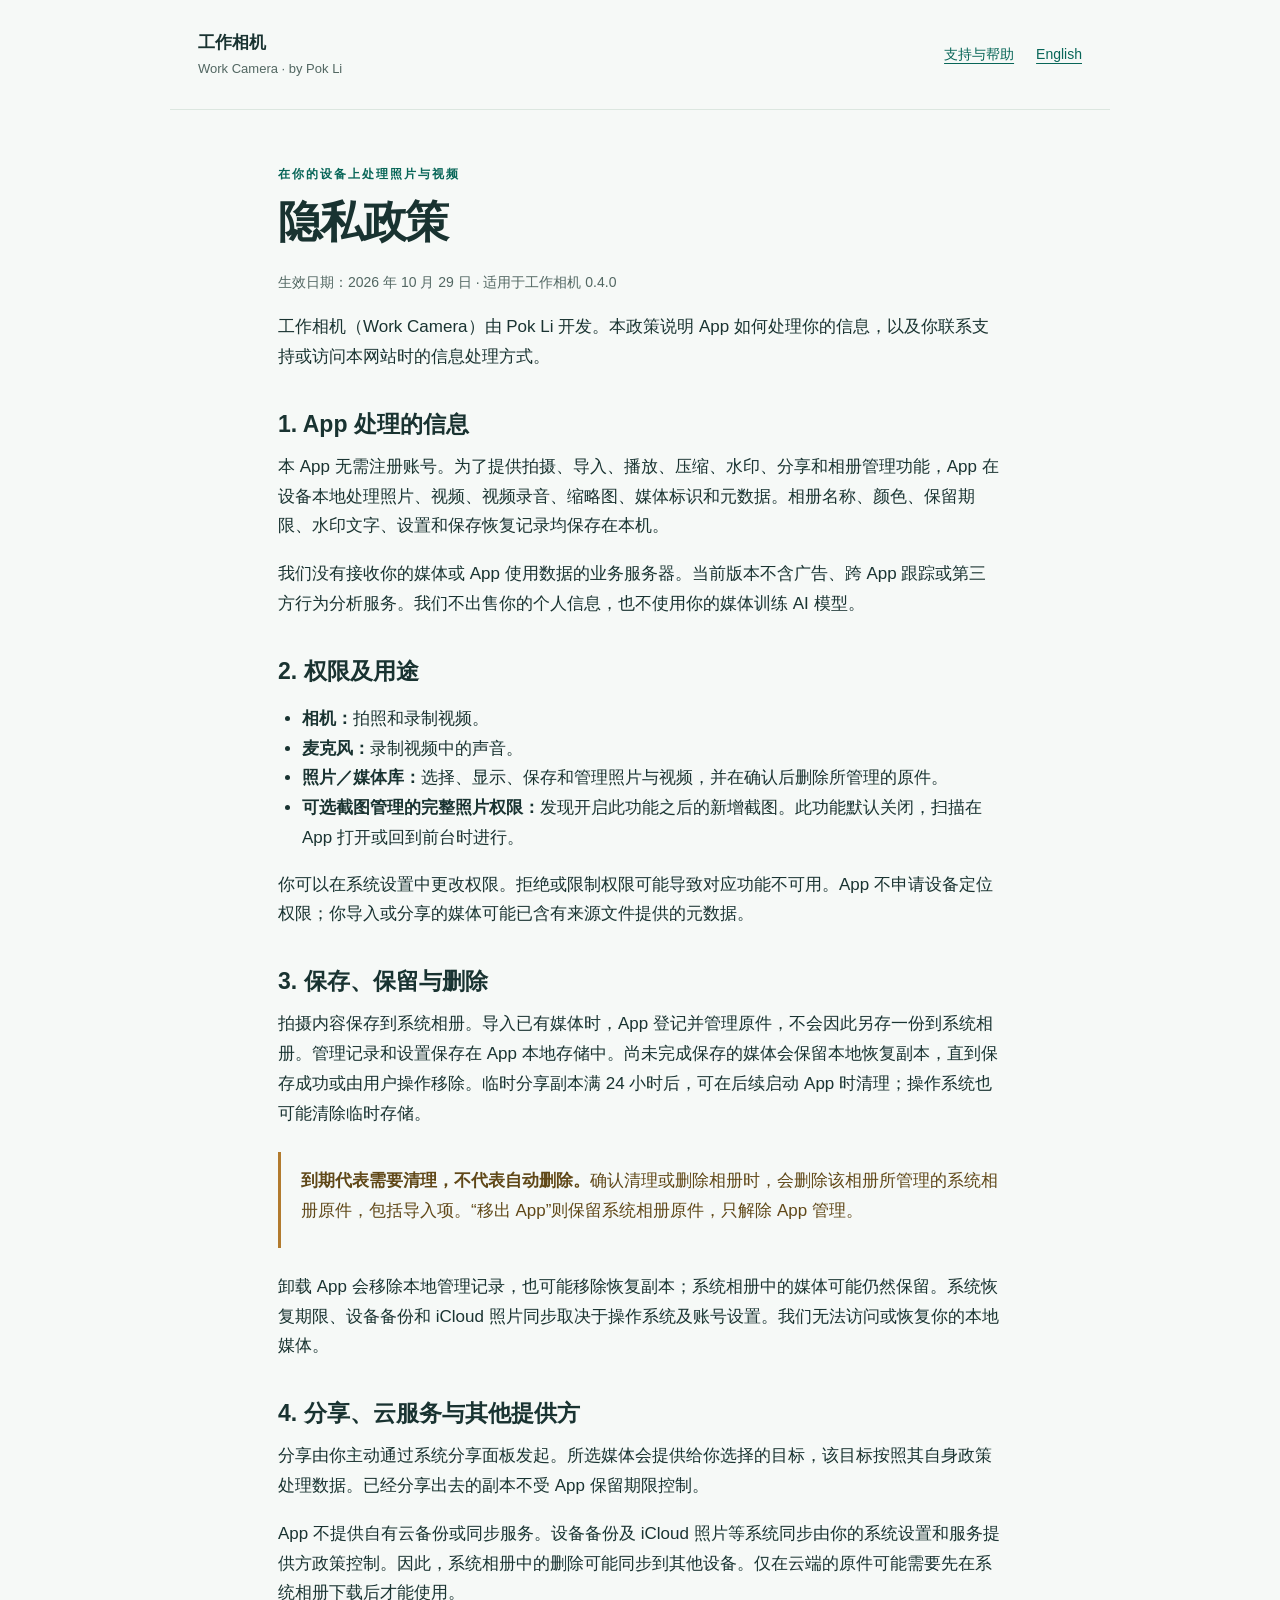
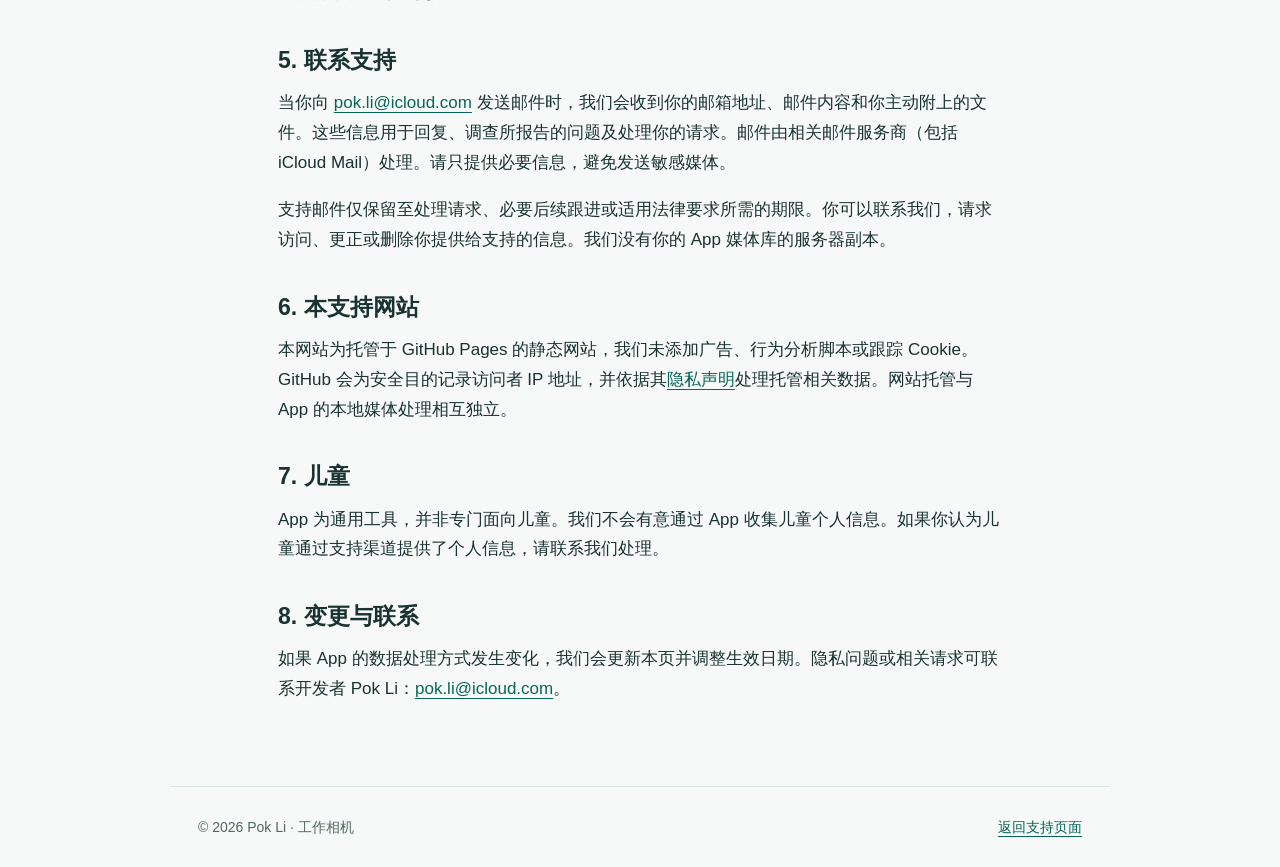
==== privacy-zh.html @ 578610e1 "Publish bilingual Work Camera support and privacy pages" ====
<!doctype html>
<html lang="zh-Hans"><head><meta charset="utf-8"><meta name="viewport" content="width=device-width,initial-scale=1"><meta name="description" content="工作相机隐私政策：本机照片和视频处理、系统权限、数据保留及支持联系方式。"><title>隐私政策 — 工作相机</title><link rel="stylesheet" href="styles.css"></head><body>
<header><a class="brand" href="index.html#zh">工作相机<small>Work Camera · by Pok Li</small></a><nav aria-label="导航"><a href="index.html#zh">支持与帮助</a><a href="privacy.html" lang="en">English</a></nav></header>
<main class="policy"><div class="eyebrow">在你的设备上处理照片与视频</div><h1>隐私政策</h1><p class="meta">生效日期：2026 年 10 月 29 日 · 适用于工作相机 0.4.0</p>
<p>工作相机（Work Camera）由 Pok Li 开发。本政策说明 App 如何处理你的信息，以及你联系支持或访问本网站时的信息处理方式。</p>
<h2>1. App 处理的信息</h2><p>本 App 无需注册账号。为了提供拍摄、导入、播放、压缩、水印、分享和相册管理功能，App 在设备本地处理照片、视频、视频录音、缩略图、媒体标识和元数据。相册名称、颜色、保留期限、水印文字、设置和保存恢复记录均保存在本机。</p><p>我们没有接收你的媒体或 App 使用数据的业务服务器。当前版本不含广告、跨 App 跟踪或第三方行为分析服务。我们不出售你的个人信息，也不使用你的媒体训练 AI 模型。</p>
<h2>2. 权限及用途</h2><ul><li><strong>相机：</strong>拍照和录制视频。</li><li><strong>麦克风：</strong>录制视频中的声音。</li><li><strong>照片／媒体库：</strong>选择、显示、保存和管理照片与视频，并在确认后删除所管理的原件。</li><li><strong>可选截图管理的完整照片权限：</strong>发现开启此功能之后的新增截图。此功能默认关闭，扫描在 App 打开或回到前台时进行。</li></ul><p>你可以在系统设置中更改权限。拒绝或限制权限可能导致对应功能不可用。App 不申请设备定位权限；你导入或分享的媒体可能已含有来源文件提供的元数据。</p>
<h2>3. 保存、保留与删除</h2><p>拍摄内容保存到系统相册。导入已有媒体时，App 登记并管理原件，不会因此另存一份到系统相册。管理记录和设置保存在 App 本地存储中。尚未完成保存的媒体会保留本地恢复副本，直到保存成功或由用户操作移除。临时分享副本满 24 小时后，可在后续启动 App 时清理；操作系统也可能清除临时存储。</p><div class="notice"><p><strong>到期代表需要清理，不代表自动删除。</strong>确认清理或删除相册时，会删除该相册所管理的系统相册原件，包括导入项。“移出 App”则保留系统相册原件，只解除 App 管理。</p></div><p>卸载 App 会移除本地管理记录，也可能移除恢复副本；系统相册中的媒体可能仍然保留。系统恢复期限、设备备份和 iCloud 照片同步取决于操作系统及账号设置。我们无法访问或恢复你的本地媒体。</p>
<h2>4. 分享、云服务与其他提供方</h2><p>分享由你主动通过系统分享面板发起。所选媒体会提供给你选择的目标，该目标按照其自身政策处理数据。已经分享出去的副本不受 App 保留期限控制。</p><p>App 不提供自有云备份或同步服务。设备备份及 iCloud 照片等系统同步由你的系统设置和服务提供方政策控制。因此，系统相册中的删除可能同步到其他设备。仅在云端的原件可能需要先在系统相册下载后才能使用。</p>
<h2>5. 联系支持</h2><p>当你向 <a href="mailto:pok.li@icloud.com">pok.li@icloud.com</a> 发送邮件时，我们会收到你的邮箱地址、邮件内容和你主动附上的文件。这些信息用于回复、调查所报告的问题及处理你的请求。邮件由相关邮件服务商（包括 iCloud Mail）处理。请只提供必要信息，避免发送敏感媒体。</p><p>支持邮件仅保留至处理请求、必要后续跟进或适用法律要求所需的期限。你可以联系我们，请求访问、更正或删除你提供给支持的信息。我们没有你的 App 媒体库的服务器副本。</p>
<h2>6. 本支持网站</h2><p>本网站为托管于 GitHub Pages 的静态网站，我们未添加广告、行为分析脚本或跟踪 Cookie。GitHub 会为安全目的记录访问者 IP 地址，并依据其<a href="https://docs.github.com/en/site-policy/privacy-policies/github-general-privacy-statement">隐私声明</a>处理托管相关数据。网站托管与 App 的本地媒体处理相互独立。</p>
<h2>7. 儿童</h2><p>App 为通用工具，并非专门面向儿童。我们不会有意通过 App 收集儿童个人信息。如果你认为儿童通过支持渠道提供了个人信息，请联系我们处理。</p>
<h2>8. 变更与联系</h2><p>如果 App 的数据处理方式发生变化，我们会更新本页并调整生效日期。隐私问题或相关请求可联系开发者 Pok Li：<a href="mailto:pok.li@icloud.com">pok.li@icloud.com</a>。</p>
</main><footer><span>© 2026 Pok Li · 工作相机</span><a href="index.html#zh">返回支持页面</a></footer></body></html>
---- styles.css ----
:root{color-scheme:light;--ink:#193331;--muted:#526762;--teal:#086658;--paper:#f6f9f7;--line:#dce7e0}*{box-sizing:border-box}html{scroll-behavior:smooth}body{margin:0;background:var(--paper);color:var(--ink);font:17px/1.75 -apple-system,BlinkMacSystemFont,"Segoe UI",sans-serif}a{color:var(--teal);text-underline-offset:4px}a:hover{text-decoration-thickness:2px}a:focus-visible{outline:3px solid #168979;outline-offset:5px}header,main,footer{max-width:940px;margin:auto;padding:28px}header{display:flex;align-items:center;justify-content:space-between;gap:20px;border-bottom:1px solid var(--line)}.brand{color:var(--ink);font-weight:700;text-decoration:none}.brand small{display:block;font-size:13px;color:var(--muted);font-weight:400}nav{display:flex;flex-wrap:wrap;gap:10px 22px;font-size:14px}main{padding-top:54px;padding-bottom:64px}h1{font-size:clamp(36px,6vw,58px);line-height:1.12;letter-spacing:-1.7px;margin:12px 0 24px}h2{font-size:23px;line-height:1.4;margin:36px 0 12px}h3{font-size:18px;margin:26px 0 8px}p{margin:10px 0 18px}ul{padding-left:24px}.eyebrow{font-size:12px;text-transform:uppercase;letter-spacing:2px;font-weight:700;color:var(--teal)}.intro{max-width:680px;font-size:20px;color:var(--muted)}.contact{padding:24px 28px;background:#e5f1eb;border:1px solid #cedfd5;border-radius:18px;margin:32px 0}.contact h2{margin:0 0 8px}.contact a{overflow-wrap:anywhere;font-size:22px}.notice{border-left:3px solid #b27b2e;padding:4px 0 4px 20px;margin:24px 0;color:#604818}.language{border-top:1px solid var(--line);margin-top:48px;padding-top:34px}.policy{max-width:780px}.policy h1{font-size:44px}.meta,footer{color:var(--muted);font-size:14px}footer{border-top:1px solid var(--line);display:flex;flex-wrap:wrap;justify-content:space-between;gap:12px}details{border-bottom:1px solid var(--line);padding:18px 0}summary{cursor:pointer;font-weight:600}details p{margin:12px 0 0}section{scroll-margin-top:24px}@media(max-width:540px){header,main,footer{padding-left:22px;padding-right:22px}header{align-items:flex-start;flex-direction:column;gap:14px}main{padding-top:36px}.contact{padding:20px}.policy h1{font-size:36px}body{font-size:16px}}@media(prefers-reduced-motion:reduce){html{scroll-behavior:auto}}
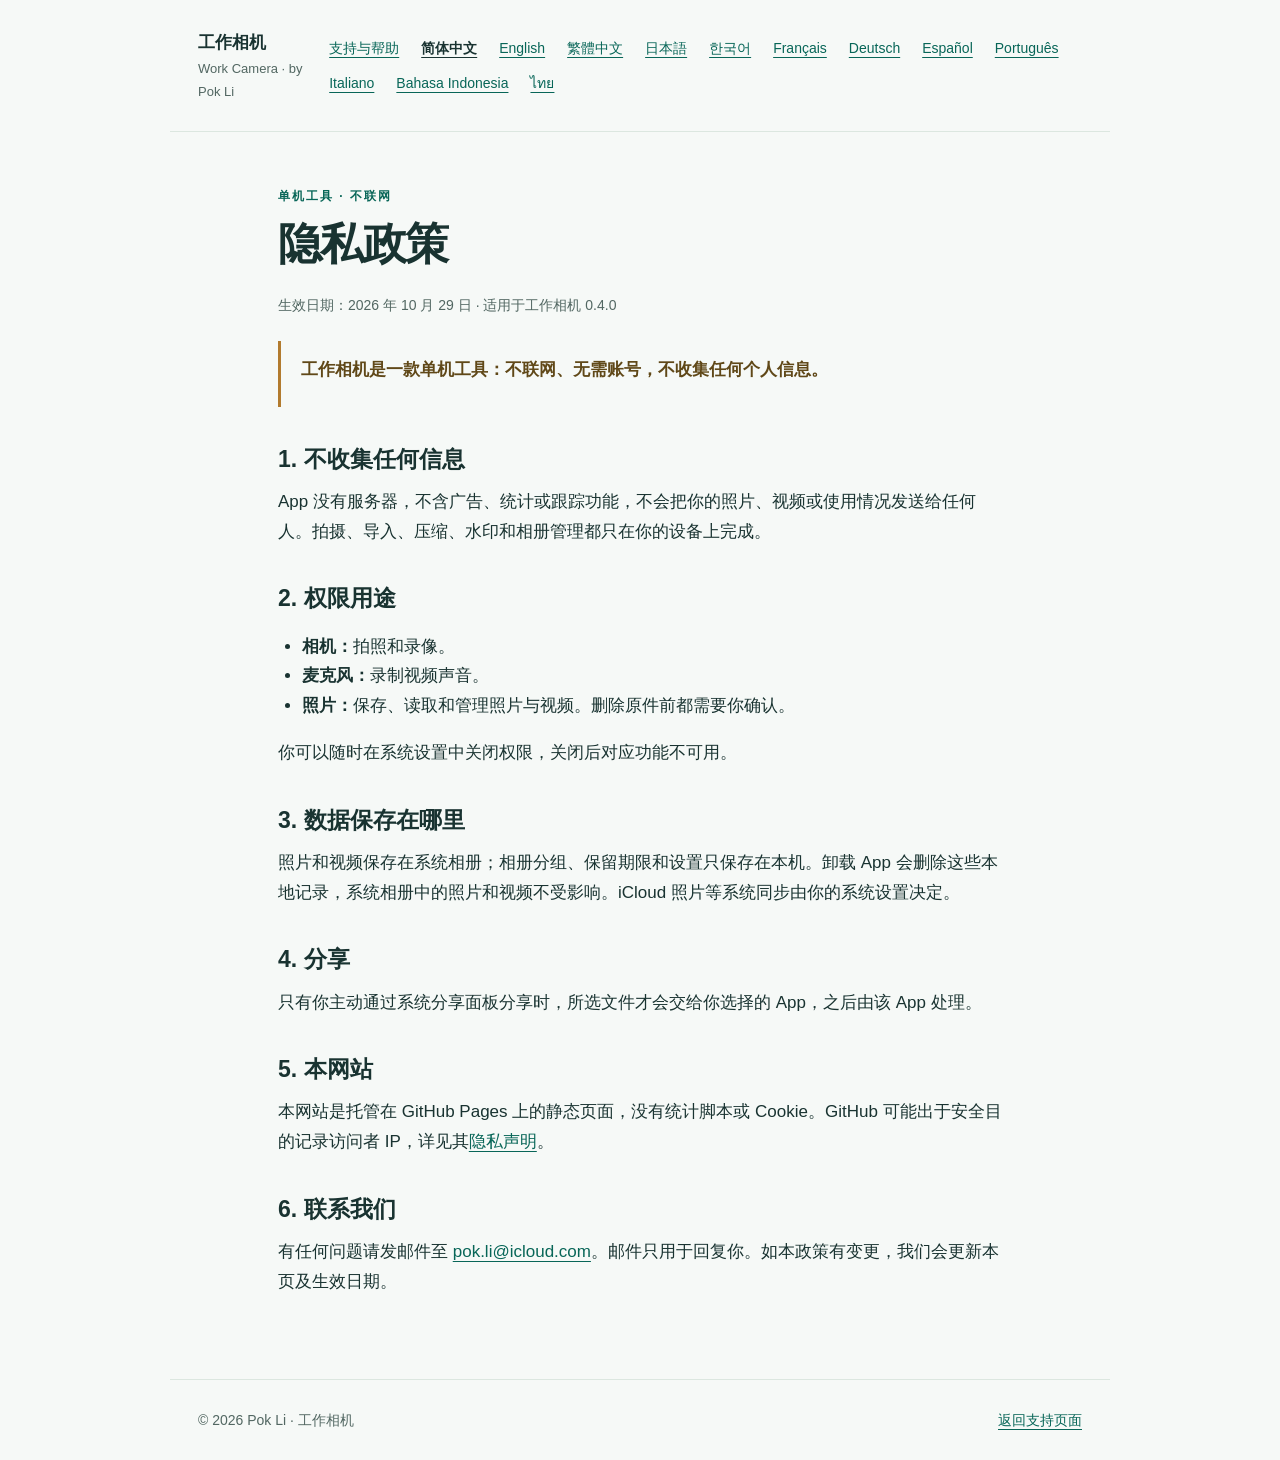
==== commit 096673ad: "Simplify privacy policy and add twelve languages Co-Authored-By: Claude Opus 5.5 <noreply@anthropic." ====
--- a/privacy-zh.html
+++ b/privacy-zh.html
@@ -1,14 +1,12 @@
 <!doctype html>
-<html lang="zh-Hans"><head><meta charset="utf-8"><meta name="viewport" content="width=device-width,initial-scale=1"><meta name="description" content="工作相机隐私政策：本机照片和视频处理、系统权限、数据保留及支持联系方式。"><title>隐私政策 — 工作相机</title><link rel="stylesheet" href="styles.css"></head><body>
-<header><a class="brand" href="index.html#zh">工作相机<small>Work Camera · by Pok Li</small></a><nav aria-label="导航"><a href="index.html#zh">支持与帮助</a><a href="privacy.html" lang="en">English</a></nav></header>
-<main class="policy"><div class="eyebrow">在你的设备上处理照片与视频</div><h1>隐私政策</h1><p class="meta">生效日期：2026 年 10 月 29 日 · 适用于工作相机 0.4.0</p>
-<p>工作相机（Work Camera）由 Pok Li 开发。本政策说明 App 如何处理你的信息，以及你联系支持或访问本网站时的信息处理方式。</p>
-<h2>1. App 处理的信息</h2><p>本 App 无需注册账号。为了提供拍摄、导入、播放、压缩、水印、分享和相册管理功能，App 在设备本地处理照片、视频、视频录音、缩略图、媒体标识和元数据。相册名称、颜色、保留期限、水印文字、设置和保存恢复记录均保存在本机。</p><p>我们没有接收你的媒体或 App 使用数据的业务服务器。当前版本不含广告、跨 App 跟踪或第三方行为分析服务。我们不出售你的个人信息，也不使用你的媒体训练 AI 模型。</p>
-<h2>2. 权限及用途</h2><ul><li><strong>相机：</strong>拍照和录制视频。</li><li><strong>麦克风：</strong>录制视频中的声音。</li><li><strong>照片／媒体库：</strong>选择、显示、保存和管理照片与视频，并在确认后删除所管理的原件。</li><li><strong>可选截图管理的完整照片权限：</strong>发现开启此功能之后的新增截图。此功能默认关闭，扫描在 App 打开或回到前台时进行。</li></ul><p>你可以在系统设置中更改权限。拒绝或限制权限可能导致对应功能不可用。App 不申请设备定位权限；你导入或分享的媒体可能已含有来源文件提供的元数据。</p>
-<h2>3. 保存、保留与删除</h2><p>拍摄内容保存到系统相册。导入已有媒体时，App 登记并管理原件，不会因此另存一份到系统相册。管理记录和设置保存在 App 本地存储中。尚未完成保存的媒体会保留本地恢复副本，直到保存成功或由用户操作移除。临时分享副本满 24 小时后，可在后续启动 App 时清理；操作系统也可能清除临时存储。</p><div class="notice"><p><strong>到期代表需要清理，不代表自动删除。</strong>确认清理或删除相册时，会删除该相册所管理的系统相册原件，包括导入项。“移出 App”则保留系统相册原件，只解除 App 管理。</p></div><p>卸载 App 会移除本地管理记录，也可能移除恢复副本；系统相册中的媒体可能仍然保留。系统恢复期限、设备备份和 iCloud 照片同步取决于操作系统及账号设置。我们无法访问或恢复你的本地媒体。</p>
-<h2>4. 分享、云服务与其他提供方</h2><p>分享由你主动通过系统分享面板发起。所选媒体会提供给你选择的目标，该目标按照其自身政策处理数据。已经分享出去的副本不受 App 保留期限控制。</p><p>App 不提供自有云备份或同步服务。设备备份及 iCloud 照片等系统同步由你的系统设置和服务提供方政策控制。因此，系统相册中的删除可能同步到其他设备。仅在云端的原件可能需要先在系统相册下载后才能使用。</p>
-<h2>5. 联系支持</h2><p>当你向 <a href="mailto:pok.li@icloud.com">pok.li@icloud.com</a> 发送邮件时，我们会收到你的邮箱地址、邮件内容和你主动附上的文件。这些信息用于回复、调查所报告的问题及处理你的请求。邮件由相关邮件服务商（包括 iCloud Mail）处理。请只提供必要信息，避免发送敏感媒体。</p><p>支持邮件仅保留至处理请求、必要后续跟进或适用法律要求所需的期限。你可以联系我们，请求访问、更正或删除你提供给支持的信息。我们没有你的 App 媒体库的服务器副本。</p>
-<h2>6. 本支持网站</h2><p>本网站为托管于 GitHub Pages 的静态网站，我们未添加广告、行为分析脚本或跟踪 Cookie。GitHub 会为安全目的记录访问者 IP 地址，并依据其<a href="https://docs.github.com/en/site-policy/privacy-policies/github-general-privacy-statement">隐私声明</a>处理托管相关数据。网站托管与 App 的本地媒体处理相互独立。</p>
-<h2>7. 儿童</h2><p>App 为通用工具，并非专门面向儿童。我们不会有意通过 App 收集儿童个人信息。如果你认为儿童通过支持渠道提供了个人信息，请联系我们处理。</p>
-<h2>8. 变更与联系</h2><p>如果 App 的数据处理方式发生变化，我们会更新本页并调整生效日期。隐私问题或相关请求可联系开发者 Pok Li：<a href="mailto:pok.li@icloud.com">pok.li@icloud.com</a>。</p>
+<html lang="zh-Hans"><head><meta charset="utf-8"><meta name="viewport" content="width=device-width,initial-scale=1"><meta name="description" content="工作相机隐私政策：单机工具，不联网，不收集任何个人信息。"><title>隐私政策 — 工作相机</title><link rel="stylesheet" href="styles.css"></head><body>
+<header><a class="brand" href="index.html#zh">工作相机<small>Work Camera · by Pok Li</small></a><nav aria-label="导航"><a href="index.html#zh">支持与帮助</a><span lang="zh-Hans" aria-current="page">简体中文</span><a href="privacy.html" lang="en" hreflang="en">English</a><a href="privacy-zh-Hant.html" lang="zh-Hant" hreflang="zh-Hant">繁體中文</a><a href="privacy-ja.html" lang="ja" hreflang="ja">日本語</a><a href="privacy-ko.html" lang="ko" hreflang="ko">한국어</a><a href="privacy-fr.html" lang="fr" hreflang="fr">Français</a><a href="privacy-de.html" lang="de" hreflang="de">Deutsch</a><a href="privacy-es.html" lang="es" hreflang="es">Español</a><a href="privacy-pt.html" lang="pt" hreflang="pt">Português</a><a href="privacy-it.html" lang="it" hreflang="it">Italiano</a><a href="privacy-id.html" lang="id" hreflang="id">Bahasa Indonesia</a><a href="privacy-th.html" lang="th" hreflang="th">ไทย</a></nav></header>
+<main class="policy"><div class="eyebrow">单机工具 · 不联网</div><h1>隐私政策</h1><p class="meta">生效日期：2026 年 10 月 29 日 · 适用于工作相机 0.4.0</p>
+<div class="notice"><p><strong>工作相机是一款单机工具：不联网、无需账号，不收集任何个人信息。</strong></p></div>
+<h2>1. 不收集任何信息</h2><p>App 没有服务器，不含广告、统计或跟踪功能，不会把你的照片、视频或使用情况发送给任何人。拍摄、导入、压缩、水印和相册管理都只在你的设备上完成。</p>
+<h2>2. 权限用途</h2><ul><li><strong>相机：</strong>拍照和录像。</li><li><strong>麦克风：</strong>录制视频声音。</li><li><strong>照片：</strong>保存、读取和管理照片与视频。删除原件前都需要你确认。</li></ul><p>你可以随时在系统设置中关闭权限，关闭后对应功能不可用。</p>
+<h2>3. 数据保存在哪里</h2><p>照片和视频保存在系统相册；相册分组、保留期限和设置只保存在本机。卸载 App 会删除这些本地记录，系统相册中的照片和视频不受影响。iCloud 照片等系统同步由你的系统设置决定。</p>
+<h2>4. 分享</h2><p>只有你主动通过系统分享面板分享时，所选文件才会交给你选择的 App，之后由该 App 处理。</p>
+<h2>5. 本网站</h2><p>本网站是托管在 GitHub Pages 上的静态页面，没有统计脚本或 Cookie。GitHub 可能出于安全目的记录访问者 IP，详见其<a href="https://docs.github.com/en/site-policy/privacy-policies/github-general-privacy-statement">隐私声明</a>。</p>
+<h2>6. 联系我们</h2><p>有任何问题请发邮件至 <a href="mailto:pok.li@icloud.com">pok.li@icloud.com</a>。邮件只用于回复你。如本政策有变更，我们会更新本页及生效日期。</p>
 </main><footer><span>© 2026 Pok Li · 工作相机</span><a href="index.html#zh">返回支持页面</a></footer></body></html>
--- a/styles.css
+++ b/styles.css
@@ -1 +1,3 @@
 :root{color-scheme:light;--ink:#193331;--muted:#526762;--teal:#086658;--paper:#f6f9f7;--line:#dce7e0}*{box-sizing:border-box}html{scroll-behavior:smooth}body{margin:0;background:var(--paper);color:var(--ink);font:17px/1.75 -apple-system,BlinkMacSystemFont,"Segoe UI",sans-serif}a{color:var(--teal);text-underline-offset:4px}a:hover{text-decoration-thickness:2px}a:focus-visible{outline:3px solid #168979;outline-offset:5px}header,main,footer{max-width:940px;margin:auto;padding:28px}header{display:flex;align-items:center;justify-content:space-between;gap:20px;border-bottom:1px solid var(--line)}.brand{color:var(--ink);font-weight:700;text-decoration:none}.brand small{display:block;font-size:13px;color:var(--muted);font-weight:400}nav{display:flex;flex-wrap:wrap;gap:10px 22px;font-size:14px}main{padding-top:54px;padding-bottom:64px}h1{font-size:clamp(36px,6vw,58px);line-height:1.12;letter-spacing:-1.7px;margin:12px 0 24px}h2{font-size:23px;line-height:1.4;margin:36px 0 12px}h3{font-size:18px;margin:26px 0 8px}p{margin:10px 0 18px}ul{padding-left:24px}.eyebrow{font-size:12px;text-transform:uppercase;letter-spacing:2px;font-weight:700;color:var(--teal)}.intro{max-width:680px;font-size:20px;color:var(--muted)}.contact{padding:24px 28px;background:#e5f1eb;border:1px solid #cedfd5;border-radius:18px;margin:32px 0}.contact h2{margin:0 0 8px}.contact a{overflow-wrap:anywhere;font-size:22px}.notice{border-left:3px solid #b27b2e;padding:4px 0 4px 20px;margin:24px 0;color:#604818}.language{border-top:1px solid var(--line);margin-top:48px;padding-top:34px}.policy{max-width:780px}.policy h1{font-size:44px}.meta,footer{color:var(--muted);font-size:14px}footer{border-top:1px solid var(--line);display:flex;flex-wrap:wrap;justify-content:space-between;gap:12px}details{border-bottom:1px solid var(--line);padding:18px 0}summary{cursor:pointer;font-weight:600}details p{margin:12px 0 0}section{scroll-margin-top:24px}@media(max-width:540px){header,main,footer{padding-left:22px;padding-right:22px}header{align-items:flex-start;flex-direction:column;gap:14px}main{padding-top:36px}.contact{padding:20px}.policy h1{font-size:36px}body{font-size:16px}}@media(prefers-reduced-motion:reduce){html{scroll-behavior:auto}}
+/* Keep translated policy headings and language navigation within narrow screens. */
+nav{min-width:0}nav [aria-current="page"]{font-weight:700;color:var(--ink);text-decoration:underline;text-underline-offset:4px}.policy{overflow-wrap:anywhere}
